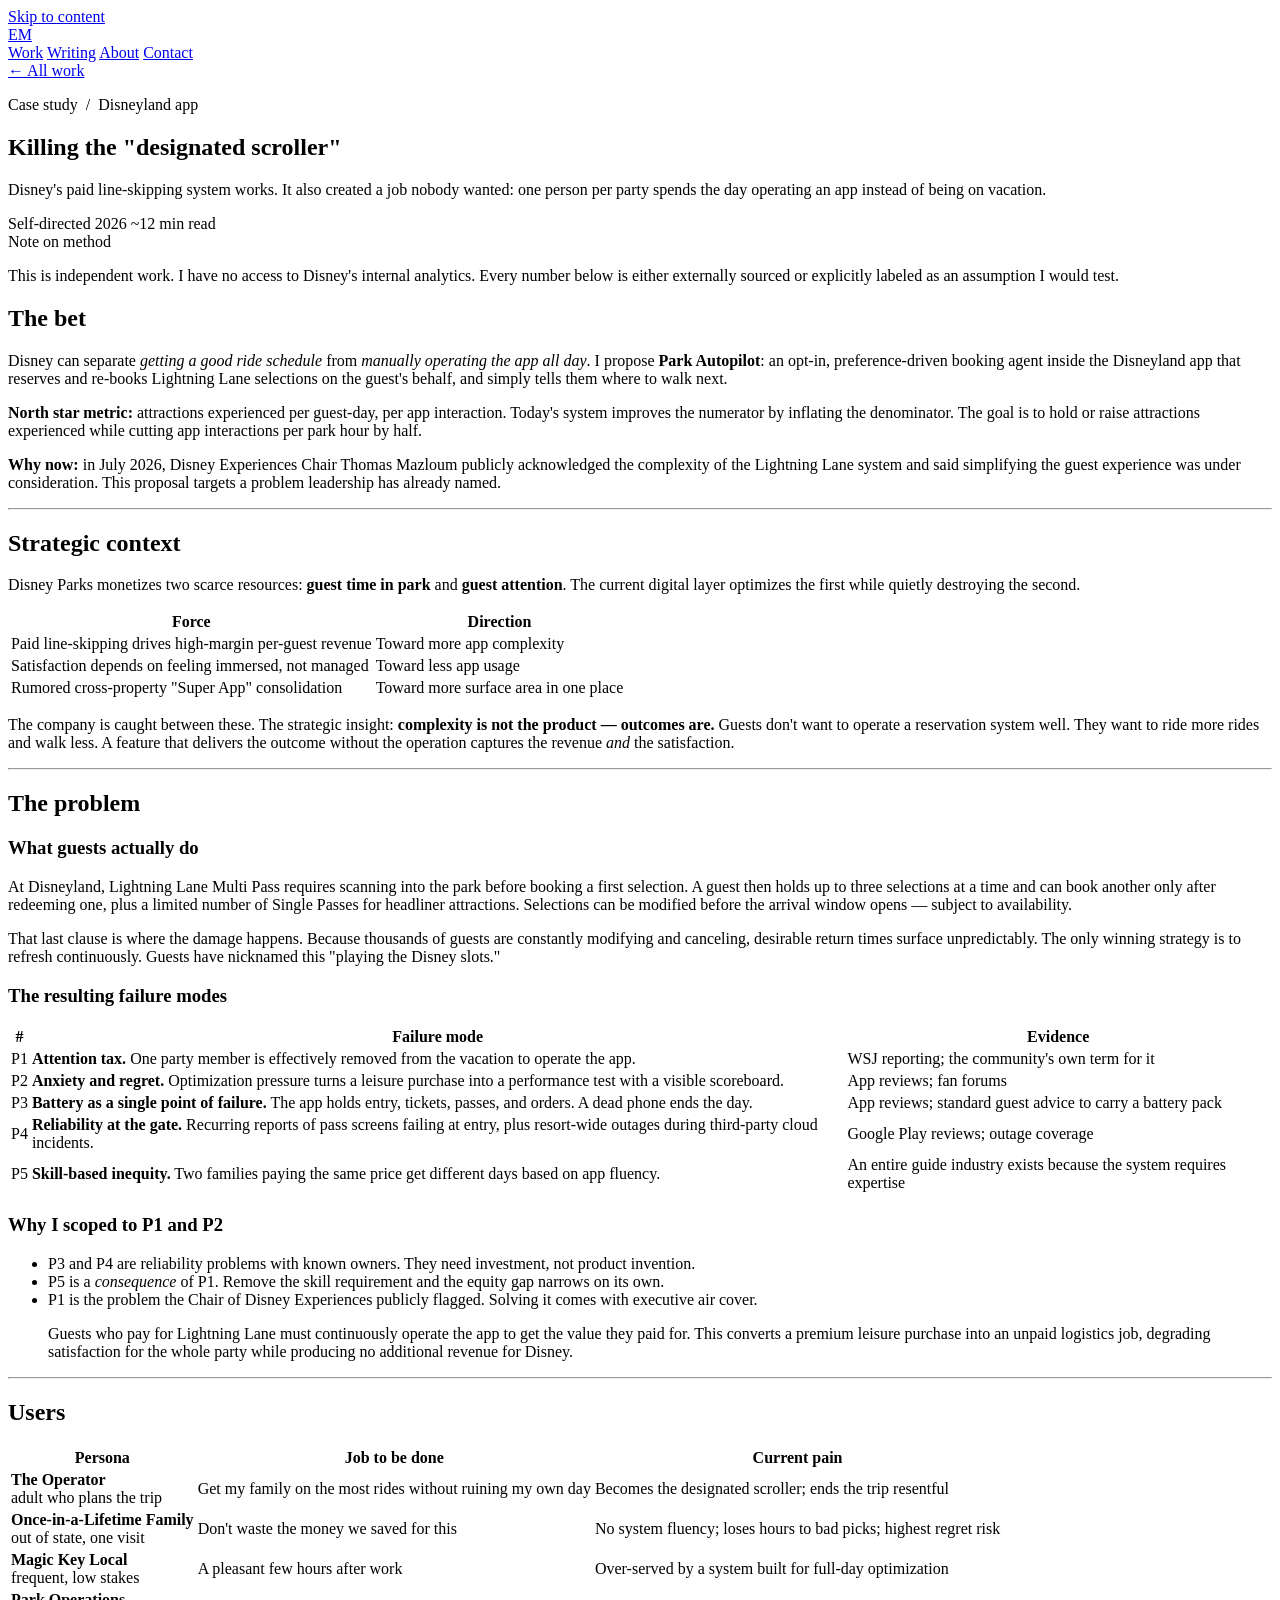
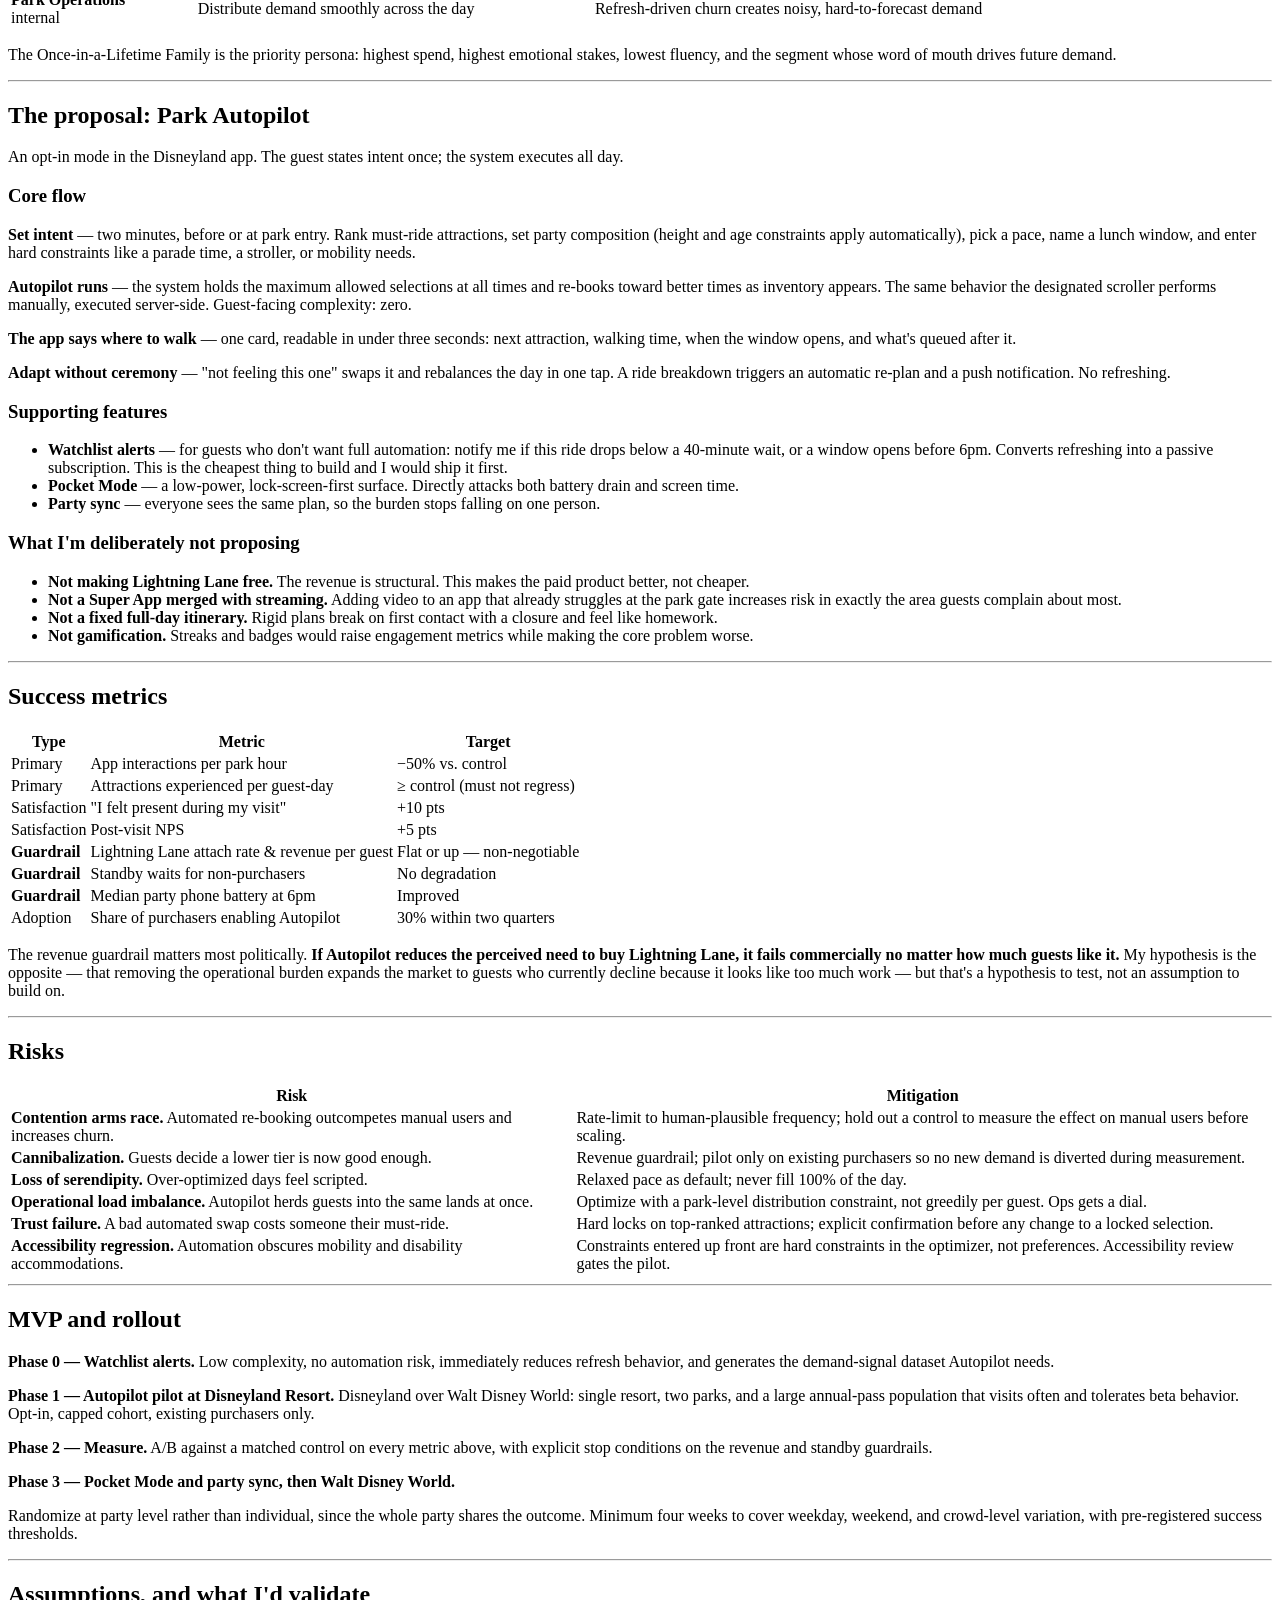
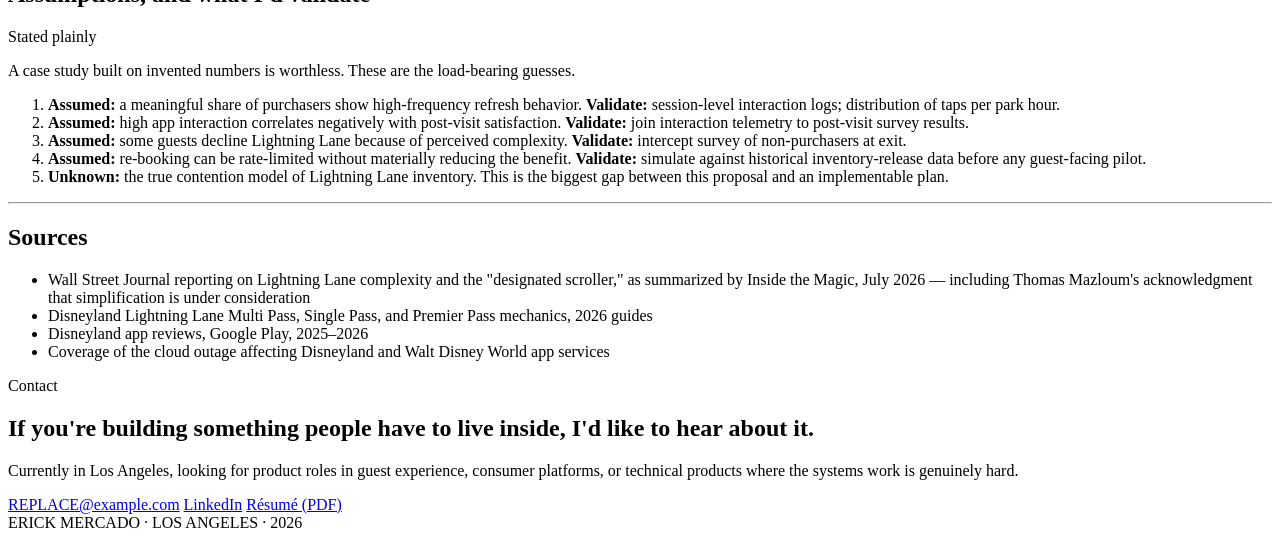
==== disneyland-app.html @ a61c71f8 "Initial site" ====
<!DOCTYPE html>
<!--
  ============================================================
  BEFORE YOU PUBLISH THIS PAGE:
  1. Rewrite the prose in your own voice, from a blank file,
     using this only as a skeleton.
  2. Do the park field study and replace section 9's assumptions
     with findings. That section is the difference between a
     defensible case study and a thought experiment.
  3. Delete this comment.
  ============================================================
-->
<html lang="en">
<head>
<meta charset="utf-8">
<meta name="viewport" content="width=device-width, initial-scale=1">
<title>Killing the "designated scroller" — Erick Mercado</title>
<meta name="description" content="A product case study on the Disneyland app: why paid line-skipping creates a designated scroller in every party, and what it would take to fix.">
<link rel="canonical" href="https://erickmercado.com/work/disneyland-app.html">
<meta property="og:type" content="article">
<meta property="og:title" content="Killing the &quot;designated scroller&quot;">
<meta property="og:description" content="Why paid line-skipping creates a designated scroller in every party, and what it would take to fix.">
<link rel="icon" href="data:image/svg+xml,<svg xmlns='http://www.w3.org/2000/svg' viewBox='0 0 32 32'><rect width='32' height='32' fill='%230a0a0c'/><path d='M4 16 Q8 6 12 16 T20 16 T28 16' stroke='%232997ff' stroke-width='2.5' fill='none'/></svg>">
<link rel="preconnect" href="https://fonts.googleapis.com">
<link rel="preconnect" href="https://fonts.gstatic.com" crossorigin>
<link href="https://fonts.googleapis.com/css2?family=Inter:wght@400;500;600;700&display=swap" rel="stylesheet">
<link rel="stylesheet" href="../assets/site.css">
</head>
<body data-page="work">

<a class="skip" href="#main">Skip to content</a>

<header class="wrap masthead">
  <a class="mark" href="../index.html">EM</a>
  <nav>
    <a href="../work.html" data-nav="work">Work</a>
    <a href="../writing.html" data-nav="writing">Writing</a>
    <a href="../about.html" data-nav="about">About</a>
    <a href="#contact">Contact</a>
  </nav>
</header>

<main id="main">

  <section class="wrap page-head">
    <a class="backlink" href="../work.html">← All work</a>
    <p class="eyebrow">Case study &nbsp;/&nbsp; Disneyland app</p>
    <h1>Killing the "designated scroller"</h1>
    <p class="standfirst">Disney's paid line-skipping system works. It also created a job nobody wanted: one person per party spends the day operating an app instead of being on vacation.</p>
  </section>

  <section class="wrap">
    <div class="byline" style="max-width:40rem">
      <span>Self-directed</span>
      <span>2026</span>
      <span>~12 min read</span>
    </div>

    <article class="prose">

      <div class="note note--signal">
        <span class="note-label">Note on method</span>
        <p>This is independent work. I have no access to Disney's internal analytics. Every number below is either externally sourced or explicitly labeled as an assumption I would test.</p>
      </div>

      <h2>The bet</h2>

      <p>Disney can separate <em>getting a good ride schedule</em> from <em>manually operating the app all day</em>. I propose <strong>Park Autopilot</strong>: an opt-in, preference-driven booking agent inside the Disneyland app that reserves and re-books Lightning Lane selections on the guest's behalf, and simply tells them where to walk next.</p>

      <p><strong>North star metric:</strong> attractions experienced per guest-day, per app interaction. Today's system improves the numerator by inflating the denominator. The goal is to hold or raise attractions experienced while cutting app interactions per park hour by half.</p>

      <p><strong>Why now:</strong> in July 2026, Disney Experiences Chair Thomas Mazloum publicly acknowledged the complexity of the Lightning Lane system and said simplifying the guest experience was under consideration. This proposal targets a problem leadership has already named.</p>

      <hr>

      <h2>Strategic context</h2>

      <p>Disney Parks monetizes two scarce resources: <strong>guest time in park</strong> and <strong>guest attention</strong>. The current digital layer optimizes the first while quietly destroying the second.</p>

      <div class="table-scroll">
      <table>
        <thead><tr><th>Force</th><th>Direction</th></tr></thead>
        <tbody>
          <tr><td>Paid line-skipping drives high-margin per-guest revenue</td><td>Toward more app complexity</td></tr>
          <tr><td>Satisfaction depends on feeling immersed, not managed</td><td>Toward less app usage</td></tr>
          <tr><td>Rumored cross-property "Super App" consolidation</td><td>Toward more surface area in one place</td></tr>
        </tbody>
      </table>
      </div>

      <p>The company is caught between these. The strategic insight: <strong>complexity is not the product — outcomes are.</strong> Guests don't want to operate a reservation system well. They want to ride more rides and walk less. A feature that delivers the outcome without the operation captures the revenue <em>and</em> the satisfaction.</p>

      <hr>

      <h2>The problem</h2>

      <h3>What guests actually do</h3>

      <p>At Disneyland, Lightning Lane Multi Pass requires scanning into the park before booking a first selection. A guest then holds up to three selections at a time and can book another only after redeeming one, plus a limited number of Single Passes for headliner attractions. Selections can be modified before the arrival window opens — subject to availability.</p>

      <p>That last clause is where the damage happens. Because thousands of guests are constantly modifying and canceling, desirable return times surface unpredictably. The only winning strategy is to refresh continuously. Guests have nicknamed this "playing the Disney slots."</p>

      <h3>The resulting failure modes</h3>

      <div class="table-scroll">
      <table>
        <thead><tr><th>#</th><th>Failure mode</th><th>Evidence</th></tr></thead>
        <tbody>
          <tr><td>P1</td><td><strong>Attention tax.</strong> One party member is effectively removed from the vacation to operate the app.</td><td>WSJ reporting; the community's own term for it</td></tr>
          <tr><td>P2</td><td><strong>Anxiety and regret.</strong> Optimization pressure turns a leisure purchase into a performance test with a visible scoreboard.</td><td>App reviews; fan forums</td></tr>
          <tr><td>P3</td><td><strong>Battery as a single point of failure.</strong> The app holds entry, tickets, passes, and orders. A dead phone ends the day.</td><td>App reviews; standard guest advice to carry a battery pack</td></tr>
          <tr><td>P4</td><td><strong>Reliability at the gate.</strong> Recurring reports of pass screens failing at entry, plus resort-wide outages during third-party cloud incidents.</td><td>Google Play reviews; outage coverage</td></tr>
          <tr><td>P5</td><td><strong>Skill-based inequity.</strong> Two families paying the same price get different days based on app fluency.</td><td>An entire guide industry exists because the system requires expertise</td></tr>
        </tbody>
      </table>
      </div>

      <h3>Why I scoped to P1 and P2</h3>

      <ul>
        <li>P3 and P4 are reliability problems with known owners. They need investment, not product invention.</li>
        <li>P5 is a <em>consequence</em> of P1. Remove the skill requirement and the equity gap narrows on its own.</li>
        <li>P1 is the problem the Chair of Disney Experiences publicly flagged. Solving it comes with executive air cover.</li>
      </ul>

      <blockquote>
        <p>Guests who pay for Lightning Lane must continuously operate the app to get the value they paid for. This converts a premium leisure purchase into an unpaid logistics job, degrading satisfaction for the whole party while producing no additional revenue for Disney.</p>
      </blockquote>

      <hr>

      <h2>Users</h2>

      <div class="table-scroll">
      <table>
        <thead><tr><th>Persona</th><th>Job to be done</th><th>Current pain</th></tr></thead>
        <tbody>
          <tr><td><strong>The Operator</strong><br>adult who plans the trip</td><td>Get my family on the most rides without ruining my own day</td><td>Becomes the designated scroller; ends the trip resentful</td></tr>
          <tr><td><strong>Once-in-a-Lifetime Family</strong><br>out of state, one visit</td><td>Don't waste the money we saved for this</td><td>No system fluency; loses hours to bad picks; highest regret risk</td></tr>
          <tr><td><strong>Magic Key Local</strong><br>frequent, low stakes</td><td>A pleasant few hours after work</td><td>Over-served by a system built for full-day optimization</td></tr>
          <tr><td><strong>Park Operations</strong><br>internal</td><td>Distribute demand smoothly across the day</td><td>Refresh-driven churn creates noisy, hard-to-forecast demand</td></tr>
        </tbody>
      </table>
      </div>

      <p>The Once-in-a-Lifetime Family is the priority persona: highest spend, highest emotional stakes, lowest fluency, and the segment whose word of mouth drives future demand.</p>

      <hr>

      <h2>The proposal: Park Autopilot</h2>

      <p>An opt-in mode in the Disneyland app. The guest states intent once; the system executes all day.</p>

      <h3>Core flow</h3>

      <p><strong>Set intent</strong> — two minutes, before or at park entry. Rank must-ride attractions, set party composition (height and age constraints apply automatically), pick a pace, name a lunch window, and enter hard constraints like a parade time, a stroller, or mobility needs.</p>

      <p><strong>Autopilot runs</strong> — the system holds the maximum allowed selections at all times and re-books toward better times as inventory appears. The same behavior the designated scroller performs manually, executed server-side. Guest-facing complexity: zero.</p>

      <p><strong>The app says where to walk</strong> — one card, readable in under three seconds: next attraction, walking time, when the window opens, and what's queued after it.</p>

      <p><strong>Adapt without ceremony</strong> — "not feeling this one" swaps it and rebalances the day in one tap. A ride breakdown triggers an automatic re-plan and a push notification. No refreshing.</p>

      <h3>Supporting features</h3>

      <ul>
        <li><strong>Watchlist alerts</strong> — for guests who don't want full automation: notify me if this ride drops below a 40-minute wait, or a window opens before 6pm. Converts refreshing into a passive subscription. This is the cheapest thing to build and I would ship it first.</li>
        <li><strong>Pocket Mode</strong> — a low-power, lock-screen-first surface. Directly attacks both battery drain and screen time.</li>
        <li><strong>Party sync</strong> — everyone sees the same plan, so the burden stops falling on one person.</li>
      </ul>

      <h3>What I'm deliberately not proposing</h3>

      <ul>
        <li><strong>Not making Lightning Lane free.</strong> The revenue is structural. This makes the paid product better, not cheaper.</li>
        <li><strong>Not a Super App merged with streaming.</strong> Adding video to an app that already struggles at the park gate increases risk in exactly the area guests complain about most.</li>
        <li><strong>Not a fixed full-day itinerary.</strong> Rigid plans break on first contact with a closure and feel like homework.</li>
        <li><strong>Not gamification.</strong> Streaks and badges would raise engagement metrics while making the core problem worse.</li>
      </ul>

      <hr>

      <h2>Success metrics</h2>

      <div class="table-scroll">
      <table>
        <thead><tr><th>Type</th><th>Metric</th><th>Target</th></tr></thead>
        <tbody>
          <tr><td>Primary</td><td>App interactions per park hour</td><td>−50% vs. control</td></tr>
          <tr><td>Primary</td><td>Attractions experienced per guest-day</td><td>≥ control (must not regress)</td></tr>
          <tr><td>Satisfaction</td><td>"I felt present during my visit"</td><td>+10 pts</td></tr>
          <tr><td>Satisfaction</td><td>Post-visit NPS</td><td>+5 pts</td></tr>
          <tr><td><strong>Guardrail</strong></td><td>Lightning Lane attach rate &amp; revenue per guest</td><td>Flat or up — non-negotiable</td></tr>
          <tr><td><strong>Guardrail</strong></td><td>Standby waits for non-purchasers</td><td>No degradation</td></tr>
          <tr><td><strong>Guardrail</strong></td><td>Median party phone battery at 6pm</td><td>Improved</td></tr>
          <tr><td>Adoption</td><td>Share of purchasers enabling Autopilot</td><td>30% within two quarters</td></tr>
        </tbody>
      </table>
      </div>

      <p>The revenue guardrail matters most politically. <strong>If Autopilot reduces the perceived need to buy Lightning Lane, it fails commercially no matter how much guests like it.</strong> My hypothesis is the opposite — that removing the operational burden expands the market to guests who currently decline because it looks like too much work — but that's a hypothesis to test, not an assumption to build on.</p>

      <hr>

      <h2>Risks</h2>

      <div class="table-scroll">
      <table>
        <thead><tr><th>Risk</th><th>Mitigation</th></tr></thead>
        <tbody>
          <tr><td><strong>Contention arms race.</strong> Automated re-booking outcompetes manual users and increases churn.</td><td>Rate-limit to human-plausible frequency; hold out a control to measure the effect on manual users before scaling.</td></tr>
          <tr><td><strong>Cannibalization.</strong> Guests decide a lower tier is now good enough.</td><td>Revenue guardrail; pilot only on existing purchasers so no new demand is diverted during measurement.</td></tr>
          <tr><td><strong>Loss of serendipity.</strong> Over-optimized days feel scripted.</td><td>Relaxed pace as default; never fill 100% of the day.</td></tr>
          <tr><td><strong>Operational load imbalance.</strong> Autopilot herds guests into the same lands at once.</td><td>Optimize with a park-level distribution constraint, not greedily per guest. Ops gets a dial.</td></tr>
          <tr><td><strong>Trust failure.</strong> A bad automated swap costs someone their must-ride.</td><td>Hard locks on top-ranked attractions; explicit confirmation before any change to a locked selection.</td></tr>
          <tr><td><strong>Accessibility regression.</strong> Automation obscures mobility and disability accommodations.</td><td>Constraints entered up front are hard constraints in the optimizer, not preferences. Accessibility review gates the pilot.</td></tr>
        </tbody>
      </table>
      </div>

      <hr>

      <h2>MVP and rollout</h2>

      <p><strong>Phase 0 — Watchlist alerts.</strong> Low complexity, no automation risk, immediately reduces refresh behavior, and generates the demand-signal dataset Autopilot needs.</p>

      <p><strong>Phase 1 — Autopilot pilot at Disneyland Resort.</strong> Disneyland over Walt Disney World: single resort, two parks, and a large annual-pass population that visits often and tolerates beta behavior. Opt-in, capped cohort, existing purchasers only.</p>

      <p><strong>Phase 2 — Measure.</strong> A/B against a matched control on every metric above, with explicit stop conditions on the revenue and standby guardrails.</p>

      <p><strong>Phase 3 — Pocket Mode and party sync, then Walt Disney World.</strong></p>

      <p>Randomize at party level rather than individual, since the whole party shares the outcome. Minimum four weeks to cover weekday, weekend, and crowd-level variation, with pre-registered success thresholds.</p>

      <hr>

      <h2>Assumptions, and what I'd validate</h2>

      <div class="note">
        <span class="note-label">Stated plainly</span>
        <p>A case study built on invented numbers is worthless. These are the load-bearing guesses.</p>
      </div>

      <ol>
        <li><strong>Assumed:</strong> a meaningful share of purchasers show high-frequency refresh behavior. <strong>Validate:</strong> session-level interaction logs; distribution of taps per park hour.</li>
        <li><strong>Assumed:</strong> high app interaction correlates negatively with post-visit satisfaction. <strong>Validate:</strong> join interaction telemetry to post-visit survey results.</li>
        <li><strong>Assumed:</strong> some guests decline Lightning Lane because of perceived complexity. <strong>Validate:</strong> intercept survey of non-purchasers at exit.</li>
        <li><strong>Assumed:</strong> re-booking can be rate-limited without materially reducing the benefit. <strong>Validate:</strong> simulate against historical inventory-release data before any guest-facing pilot.</li>
        <li><strong>Unknown:</strong> the true contention model of Lightning Lane inventory. This is the biggest gap between this proposal and an implementable plan.</li>
      </ol>

      <hr>

      <h2>Sources</h2>
      <ul>
        <li>Wall Street Journal reporting on Lightning Lane complexity and the "designated scroller," as summarized by Inside the Magic, July 2026 — including Thomas Mazloum's acknowledgment that simplification is under consideration</li>
        <li>Disneyland Lightning Lane Multi Pass, Single Pass, and Premier Pass mechanics, 2026 guides</li>
        <li>Disneyland app reviews, Google Play, 2025–2026</li>
        <li>Coverage of the cloud outage affecting Disneyland and Walt Disney World app services</li>
      </ul>

    </article>
  </section>

</main>

<footer class="contact" id="contact">
  <div class="wrap band">
    <p class="eyebrow">Contact</p>
    <h2>If you're building something people have to live inside, I'd like to hear about it.</h2>
    <p class="narrow">Currently in Los Angeles, looking for product roles in guest experience, consumer platforms, or technical products where the systems work is genuinely hard.</p>
    <div class="links">
      <a href="mailto:REPLACE@example.com">REPLACE@example.com</a>
      <a href="https://linkedin.com/in/REPLACE">LinkedIn</a>
      <a href="../resume.pdf">Résumé (PDF)</a>
    </div>
  </div>
  <div class="wrap colophon">
    <span>ERICK MERCADO · LOS ANGELES · <span id="yr">2026</span></span>
  </div>
</footer>

<script src="../assets/site.js"></script>
</body>
</html>
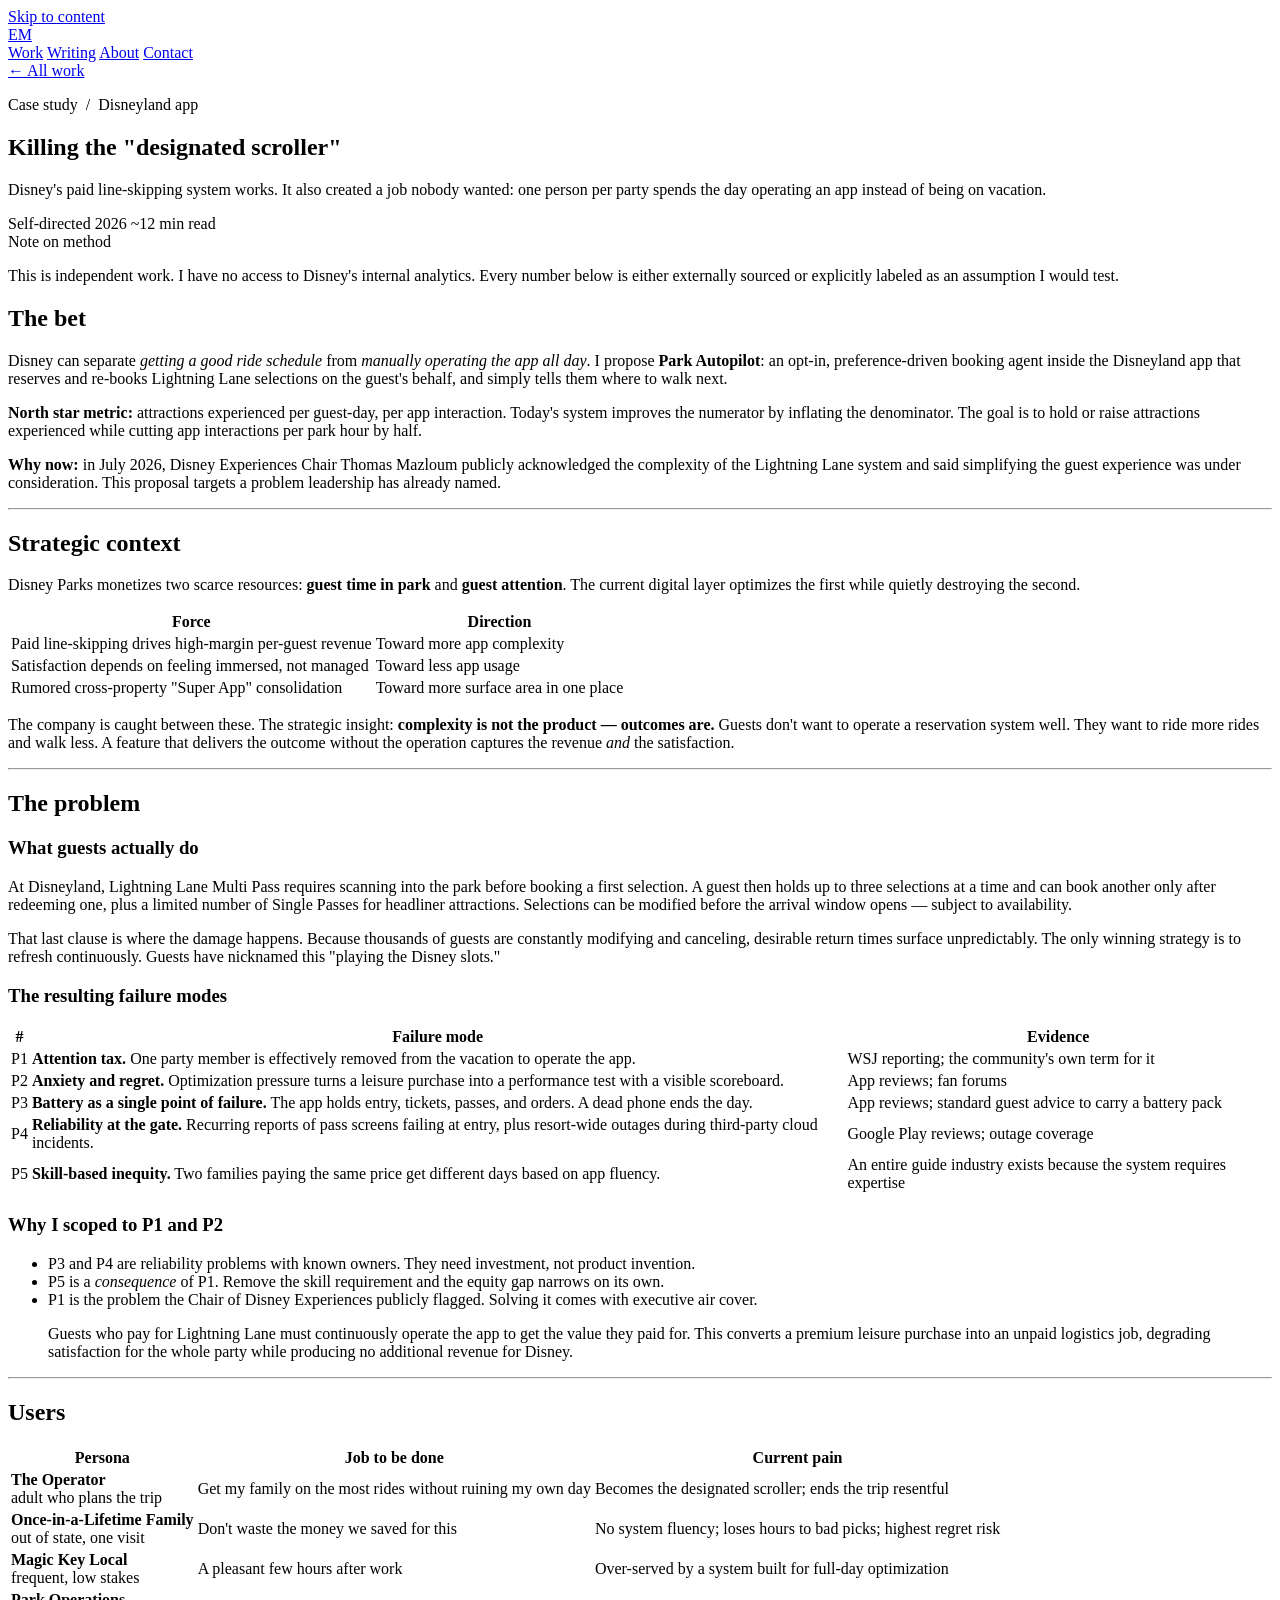
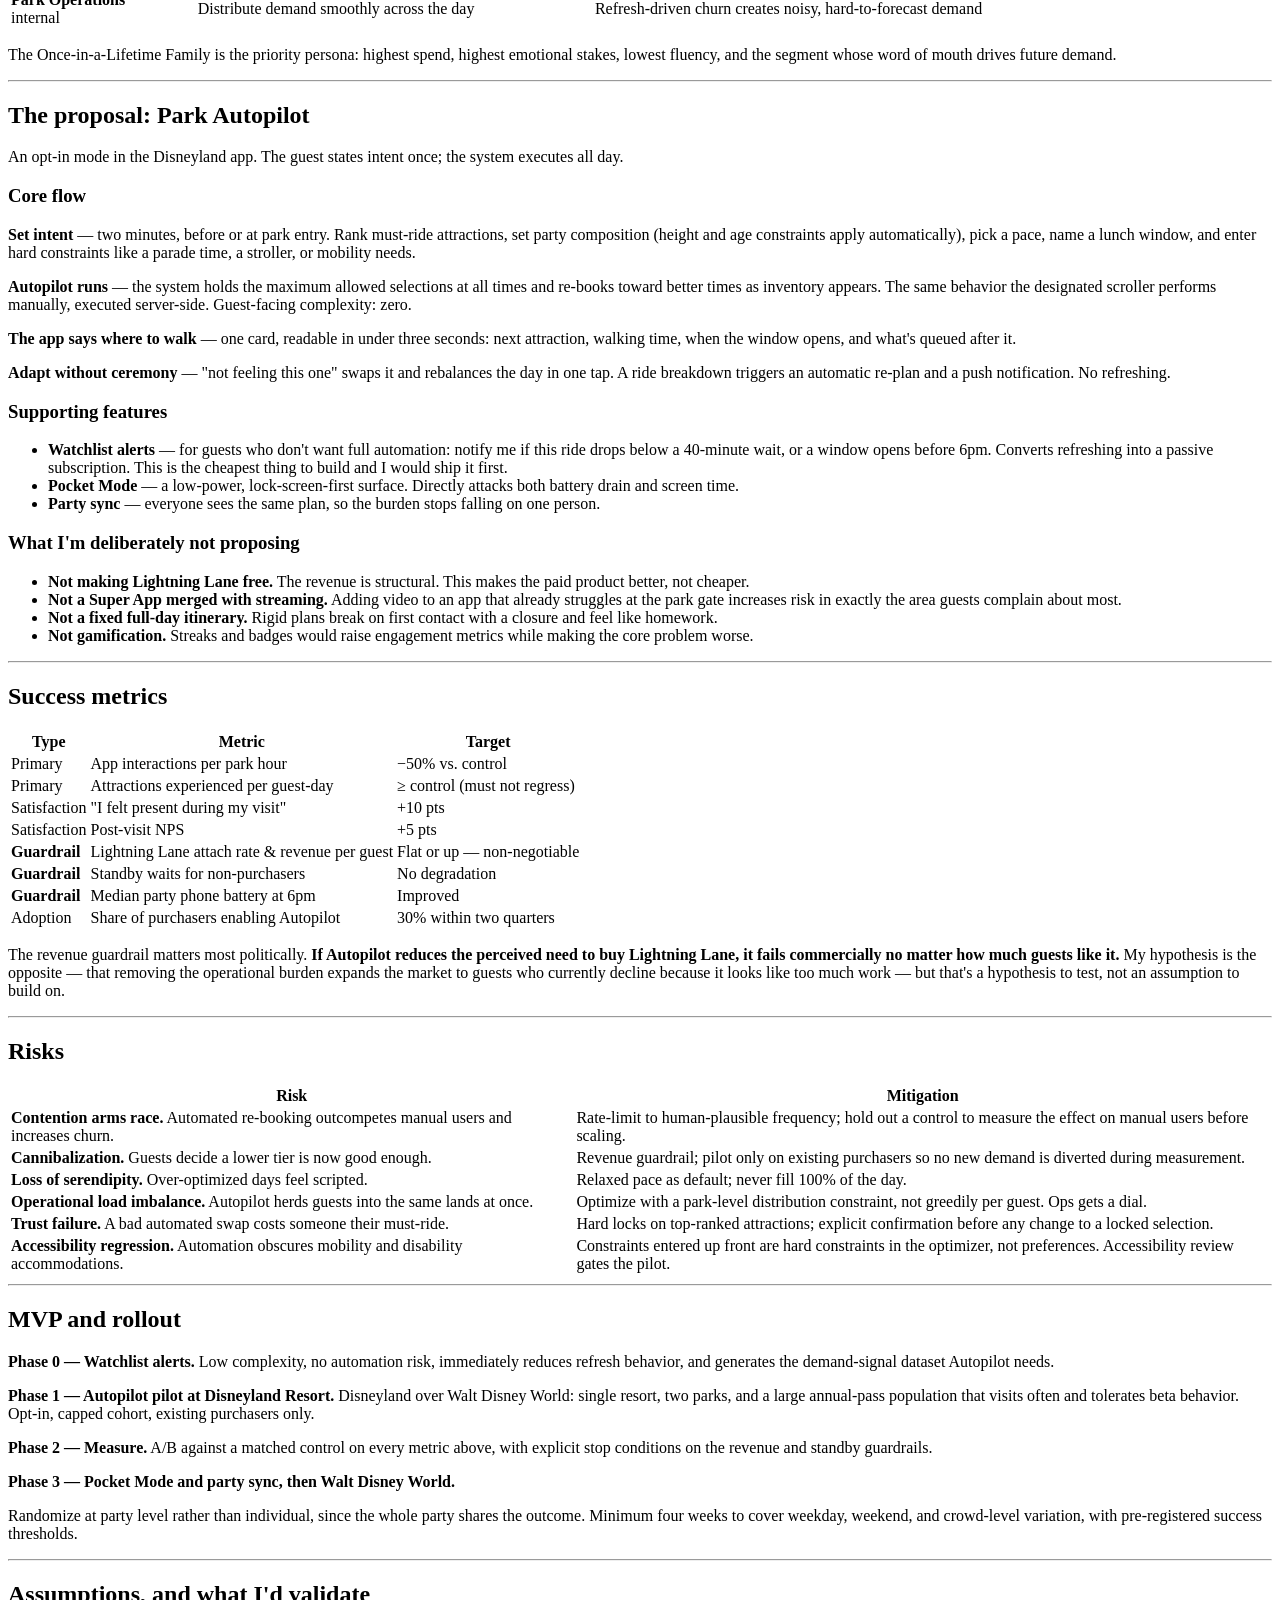
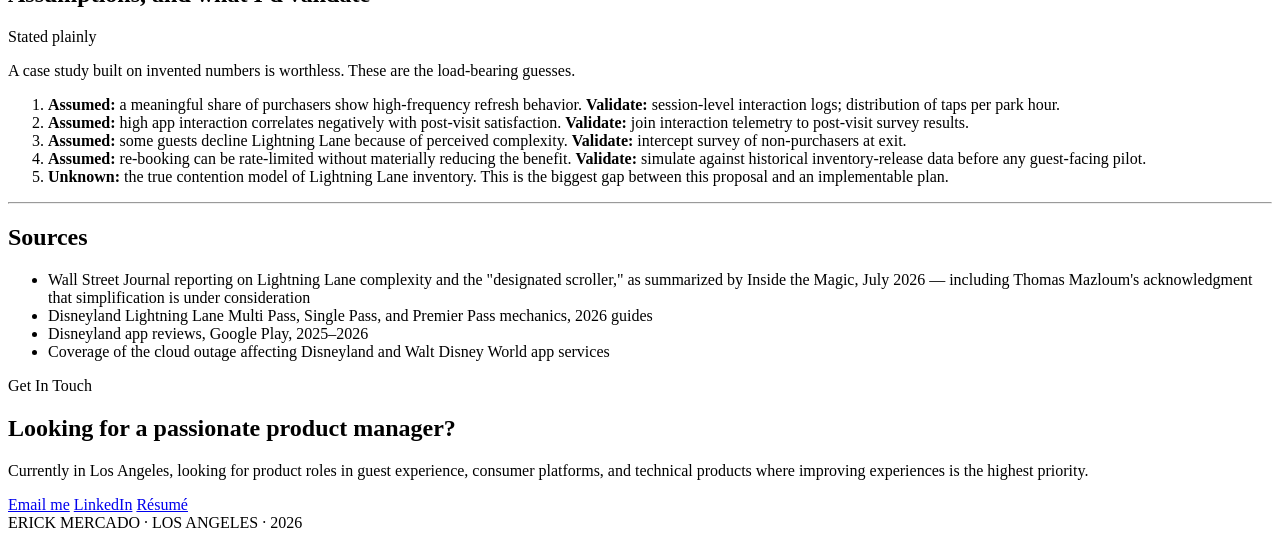
==== commit 71781ea6: "Update Disneyland app case study and unify contact footer Refreshes the latest Disneyland app page a" ====
--- a/disneyland-app.html
+++ b/disneyland-app.html
@@ -265,19 +265,17 @@
 </main>
 
 <footer class="contact" id="contact">
-  <div class="wrap band">
-    <p class="eyebrow">Contact</p>
-    <h2>If you're building something people have to live inside, I'd like to hear about it.</h2>
-    <p class="narrow">Currently in Los Angeles, looking for product roles in guest experience, consumer platforms, or technical products where the systems work is genuinely hard.</p>
-    <div class="links">
-      <a href="mailto:REPLACE@example.com">REPLACE@example.com</a>
-      <a href="https://linkedin.com/in/REPLACE">LinkedIn</a>
-      <a href="../resume.pdf">Résumé (PDF)</a>
+  <div class="wrap inner">
+    <span class="caption">Get In Touch</span>
+    <h2>Looking for a passionate product manager?</h2>
+    <p>Currently in Los Angeles, looking for product roles in guest experience, consumer platforms, and technical products where improving experiences is the highest priority.</p>
+    <div class="pills">
+      <a class="pill pill--primary" href="mailto:erick.mercado2016@gmail.com">Email me</a>
+      <a class="pill" href="https://www.linkedin.com/in/erick-mercado/">LinkedIn</a>
+      <a class="pill" href="ErickMercadoResume.pdf">R&eacute;sum&eacute;</a>
     </div>
   </div>
-  <div class="wrap colophon">
-    <span>ERICK MERCADO · LOS ANGELES · <span id="yr">2026</span></span>
-  </div>
+  <div class="colophon">ERICK MERCADO &middot; LOS ANGELES &middot; <span id="year">2026</span></div>
 </footer>
 
 <script src="../assets/site.js"></script>
